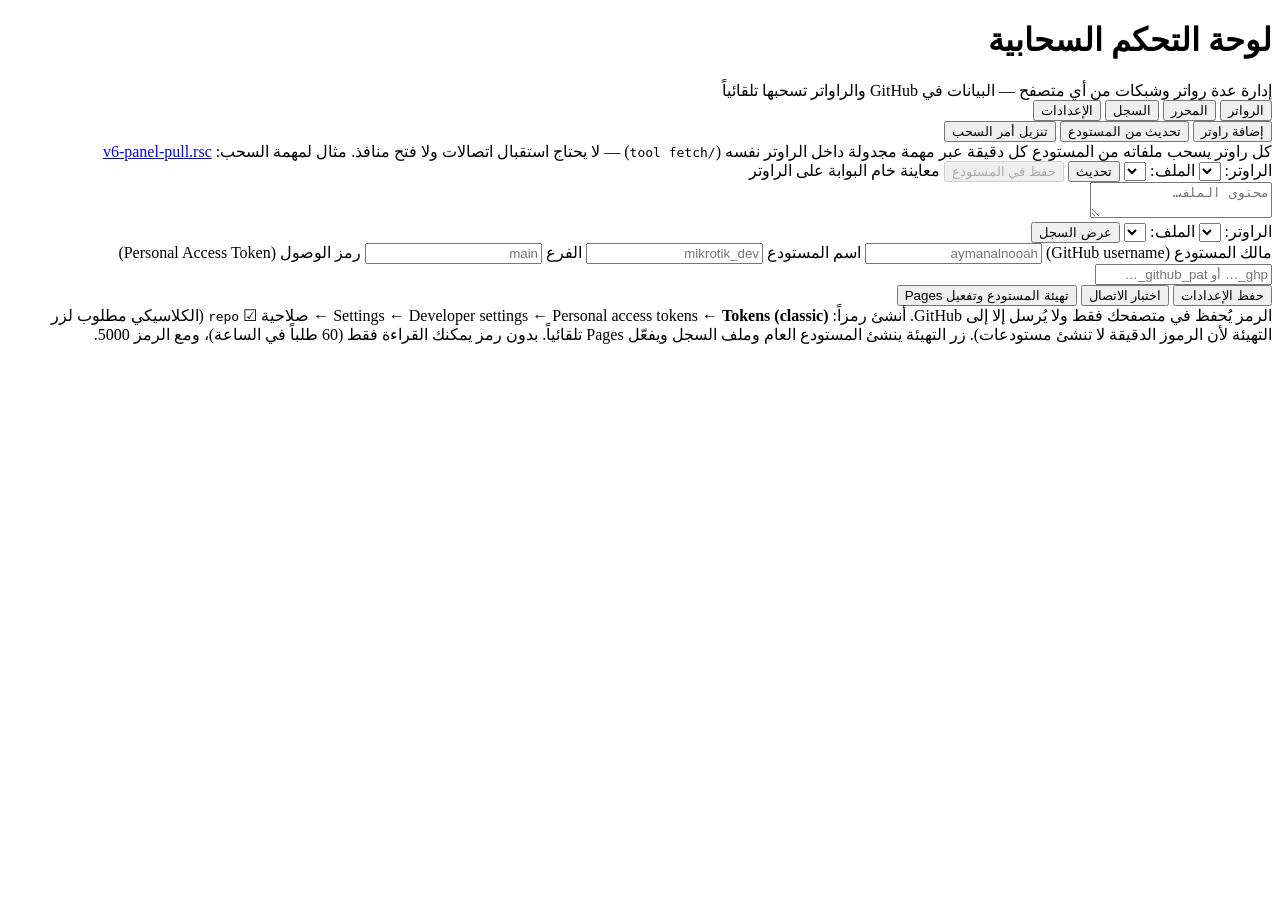
==== index.html @ 8df1c93e "panel: deploy index.html" ====
<!doctype html>
<html lang="ar" dir="rtl">
<head>
<meta charset="utf-8">
<meta name="viewport" content="width=device-width, initial-scale=1">
<title>لوحة التحكم السحابية</title>
<link rel="stylesheet" href="css/app.css">
</head>
<body>
<header>
  <div class="brand">
    <h1>لوحة التحكم السحابية</h1>
    <span class="sub">إدارة عدة رواتر وشبكات من أي متصفح — البيانات في GitHub والراواتر تسحبها تلقائياً</span>
  </div>
  <nav id="tabs">
    <button class="tab active" data-tab="routers">الرواتر</button>
    <button class="tab" data-tab="editor">المحرر</button>
    <button class="tab" data-tab="history">السجل</button>
    <button class="tab" data-tab="settings">الإعدادات</button>
  </nav>
</header>

<main>
  <section id="tab-routers" class="page active">
    <div class="toolbar">
      <button id="btnAddRouter" class="primary">إضافة راوتر</button>
      <button id="btnReloadRouters" class="ghost">تحديث من المستودع</button>
      <button id="btnPullScript" class="ghost">تنزيل أمر السحب</button>
      <span id="repoBadge" class="badge"></span>
    </div>
    <div id="routerList" class="cards"></div>
    <div class="hint">
      كل راوتر يسحب ملفاته من المستودع كل دقيقة عبر مهمة مجدولة داخل الراوتر نفسه
      (<code>/tool fetch</code>) — لا يحتاج استقبال اتصالات ولا فتح منافذ.
      مثال لمهمة السحب: <a href="deploy/v6-panel-pull.rsc" target="_blank">v6-panel-pull.rsc</a>
    </div>
  </section>

  <section id="tab-editor" class="page">
    <div class="toolbar">
      <label>الراوتر:
        <select id="editorRouter"></select>
      </label>
      <label>الملف:
        <select id="editorFile"></select>
      </label>
      <button id="btnReloadFile" class="ghost">تحديث</button>
      <button id="btnSaveFile" class="primary" disabled>حفظ في المستودع</button>
      <a id="rawLink" class="ghost link" target="_blank" rel="noopener">معاينة خام</a>
      <a id="liveLink" class="ghost link" target="_blank" rel="noopener">البوابة على الراوتر</a>
    </div>
    <div id="editorMeta" class="meta"></div>
    <textarea id="editorText" spellcheck="false" placeholder="محتوى الملف…"></textarea>
    <div id="editorValid" class="valid"></div>
  </section>

  <section id="tab-history" class="page">
    <div class="toolbar">
      <label>الراوتر:
        <select id="historyRouter"></select>
      </label>
      <label>الملف:
        <select id="historyFile"></select>
      </label>
      <button id="btnLoadHistory" class="primary">عرض السجل</button>
    </div>
    <div id="historyList" class="list"></div>
  </section>

  <section id="tab-settings" class="page">
    <div class="form">
      <label>مالك المستودع (GitHub username)
        <input id="cfgOwner" placeholder="aymanalnooah">
      </label>
      <label>اسم المستودع
        <input id="cfgRepo" placeholder="mikrotik_dev">
      </label>
      <label>الفرع
        <input id="cfgBranch" placeholder="main">
      </label>
      <label>رمز الوصول (Personal Access Token)
        <input id="cfgToken" type="password" autocomplete="off" placeholder="ghp_… أو github_pat_…">
      </label>
      <div class="row">
        <button id="btnSaveCfg" class="primary">حفظ الإعدادات</button>
        <button id="btnTestCfg" class="ghost">اختبار الاتصال</button>
        <button id="btnInitRepo" class="ghost">تهيئة المستودع وتفعيل Pages</button>
        <span id="cfgStatus" class="badge"></span>
      </div>
      <div class="hint">
        الرمز يُحفظ في متصفحك فقط ولا يُرسل إلا إلى GitHub.
        أنشئ رمزاً: Settings ← Developer settings ← Personal access tokens ← <b>Tokens (classic)</b> ← صلاحية ☑ <code>repo</code>
        (الكلاسيكي مطلوب لزر التهيئة لأن الرموز الدقيقة لا تنشئ مستودعات).
        زر التهيئة ينشئ المستودع العام وملف السجل ويفعّل Pages تلقائياً.
        بدون رمز يمكنك القراءة فقط (60 طلباً في الساعة)، ومع الرمز 5000.
      </div>
    </div>
  </section>
</main>

<div id="toast" hidden></div>
<script src="js/github.js"></script>
<script src="js/app.js"></script>
</body>
</html>
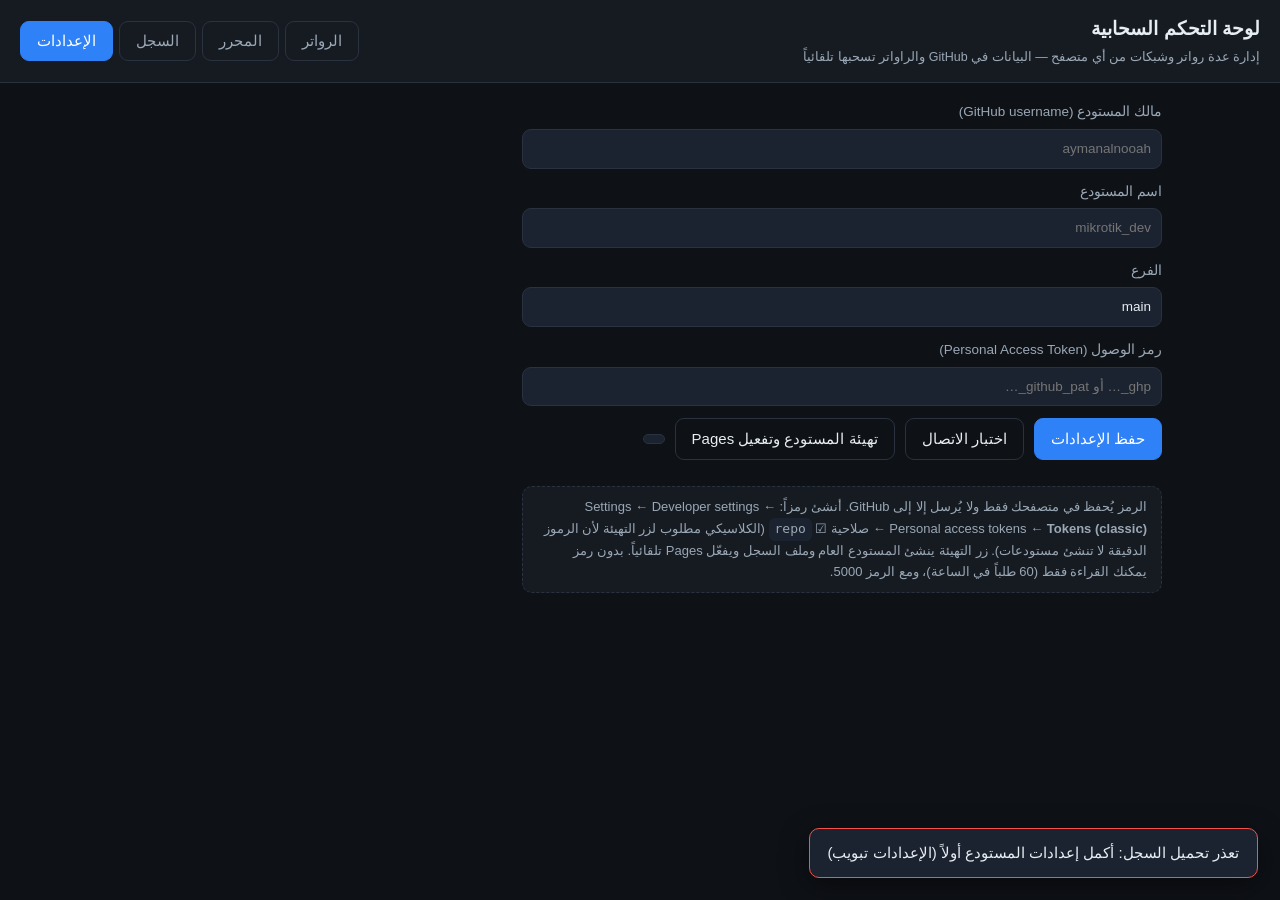
==== commit 4330a73e: "panel: load local config seed" ====
--- a/index.html
+++ b/index.html
@@ -99,6 +99,7 @@
 </main>
 
 <div id="toast" hidden></div>
+<script src="config.local.js"></script>
 <script src="js/github.js"></script>
 <script src="js/app.js"></script>
 </body>
--- a/css/app.css
+++ b/css/app.css
@@ -0,0 +1,59 @@
+:root{
+  --bg:#0e1116; --panel:#161b22; --panel2:#1c2330; --line:#2a3240;
+  --txt:#e6edf3; --dim:#9aa7b5; --acc:#2f81f7; --ok:#2ea043; --warn:#d29922; --err:#f85149;
+}
+*{box-sizing:border-box}
+html,body{margin:0;padding:0}
+body{background:var(--bg);color:var(--txt);font:15px/1.6 "Segoe UI",Tahoma,Arial,sans-serif}
+code{background:var(--panel2);padding:1px 6px;border-radius:6px;font-size:13px;direction:ltr;display:inline-block}
+a{color:var(--acc)}
+header{display:flex;flex-wrap:wrap;gap:12px;align-items:center;justify-content:space-between;padding:14px 20px;background:var(--panel);border-bottom:1px solid var(--line);position:sticky;top:0;z-index:5}
+.brand h1{margin:0;font-size:19px}
+.brand .sub{color:var(--dim);font-size:12.5px}
+nav{display:flex;gap:6px}
+.tab{background:transparent;border:1px solid var(--line);color:var(--dim);padding:7px 16px;border-radius:9px;cursor:pointer;font:inherit}
+.tab.active{background:var(--acc);border-color:var(--acc);color:#fff}
+main{padding:18px;max-width:1080px;margin:0 auto}
+.page{display:none}
+.page.active{display:block}
+.toolbar{display:flex;flex-wrap:wrap;gap:10px;align-items:center;margin-bottom:14px}
+.toolbar label{display:flex;gap:6px;align-items:center;color:var(--dim);font-size:13.5px}
+select,input,textarea{background:var(--panel2);border:1px solid var(--line);color:var(--txt);border-radius:9px;padding:8px 10px;font:inherit}
+select:focus,input:focus,textarea:focus{outline:none;border-color:var(--acc)}
+button{font:inherit;border-radius:9px;padding:8px 16px;cursor:pointer;border:1px solid var(--line);background:var(--panel2);color:var(--txt)}
+button.primary{background:var(--acc);border-color:var(--acc);color:#fff}
+button.primary:disabled{opacity:.45;cursor:not-allowed}
+button.ghost{background:transparent}
+button.danger{background:transparent;border-color:var(--err);color:var(--err)}
+a.link{padding:8px 12px;text-decoration:none;border:1px solid var(--line);border-radius:9px}
+.badge{font-size:12.5px;padding:4px 10px;border-radius:999px;background:var(--panel2);border:1px solid var(--line);color:var(--dim)}
+.badge.ok{color:var(--ok);border-color:var(--ok)}
+.badge.err{color:var(--err);border-color:var(--err)}
+.cards{display:grid;grid-template-columns:repeat(auto-fill,minmax(300px,1fr));gap:12px}
+.card{background:var(--panel);border:1px solid var(--line);border-radius:12px;padding:14px}
+.card h3{margin:0 0 6px;font-size:16px}
+.card .dim{color:var(--dim);font-size:13px}
+.card .files{margin:8px 0;padding:0;list-style:none;font-size:13px}
+.card .files li{padding:3px 0;border-bottom:1px dashed var(--line);direction:ltr;text-align:left}
+.card .actions{display:flex;gap:8px;margin-top:10px;flex-wrap:wrap}
+.hint{margin-top:14px;color:var(--dim);font-size:13px;background:var(--panel);border:1px dashed var(--line);border-radius:10px;padding:10px 14px}
+.meta{color:var(--dim);font-size:13px;margin-bottom:8px;display:flex;gap:16px;flex-wrap:wrap;direction:rtl}
+.meta b{color:var(--txt);font-weight:600}
+#editorText{width:100%;min-height:420px;direction:ltr;text-align:left;font-family:Consolas,Monaco,monospace;font-size:13.5px;line-height:1.55;resize:vertical;border-radius:12px}
+.valid{margin-top:8px;font-size:13.5px}
+.valid.ok{color:var(--ok)}
+.valid.err{color:var(--err)}
+.list .item{background:var(--panel);border:1px solid var(--line);border-radius:10px;padding:10px 14px;margin-bottom:8px}
+.list .item .dim{color:var(--dim);font-size:12.5px}
+.form{display:grid;gap:12px;max-width:640px}
+.form label{display:grid;gap:6px;color:var(--dim);font-size:13.5px}
+.form .row{display:flex;gap:10px;align-items:center;flex-wrap:wrap}
+#toast{position:fixed;bottom:22px;right:22px;background:var(--panel2);border:1px solid var(--acc);color:var(--txt);padding:12px 18px;border-radius:10px;z-index:50;box-shadow:0 8px 30px rgba(0,0,0,.45);max-width:70vw}
+#toast.err{border-color:var(--err)}
+#toast.ok{border-color:var(--ok)}
+@media (max-width:720px){
+  header{flex-direction:column;align-items:stretch}
+  nav{overflow-x:auto}
+  main{padding:12px}
+  .toolbar{gap:8px}
+}
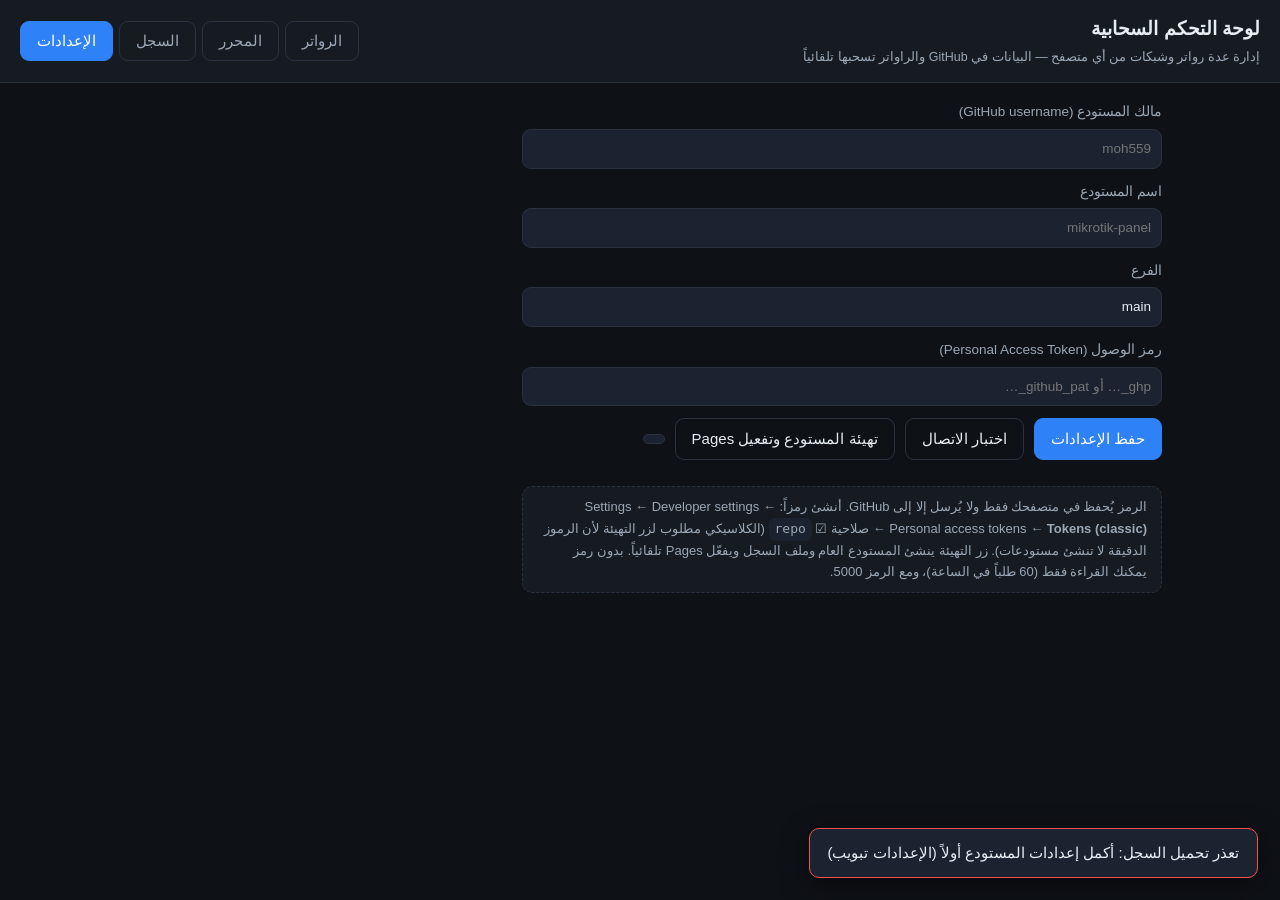
==== commit 0cad1308: "panel: load local config seed" ====
--- a/index.html
+++ b/index.html
@@ -70,10 +70,10 @@
   <section id="tab-settings" class="page">
     <div class="form">
       <label>مالك المستودع (GitHub username)
-        <input id="cfgOwner" placeholder="aymanalnooah">
+        <input id="cfgOwner" placeholder="moh559">
       </label>
       <label>اسم المستودع
-        <input id="cfgRepo" placeholder="mikrotik_dev">
+        <input id="cfgRepo" placeholder="mikrotik-panel">
       </label>
       <label>الفرع
         <input id="cfgBranch" placeholder="main">
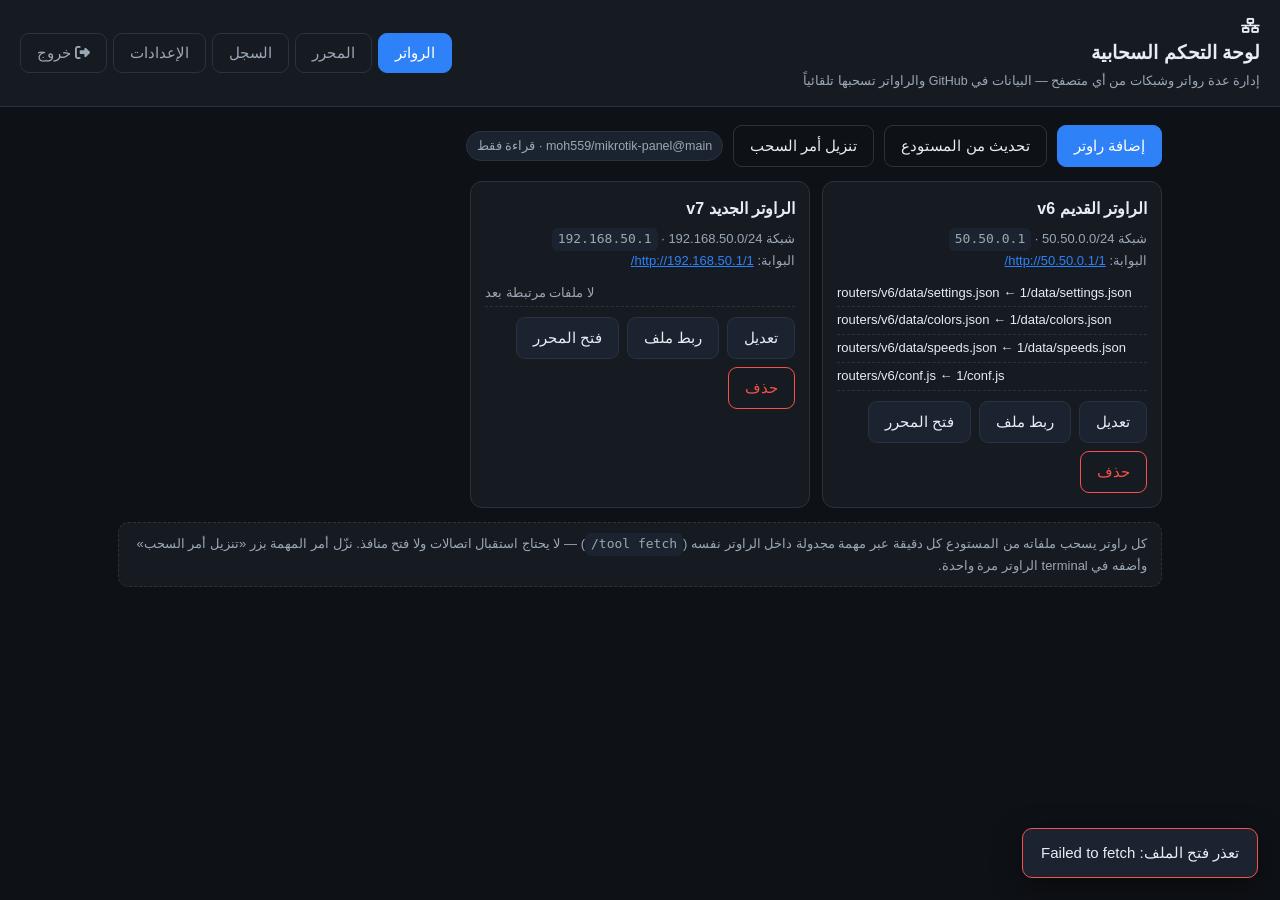
==== commit a657cb30: "panel: fiber-tech redesign + logout" ====
--- a/index.html
+++ b/index.html
@@ -4,19 +4,27 @@
 <meta charset="utf-8">
 <meta name="viewport" content="width=device-width, initial-scale=1">
 <title>لوحة التحكم السحابية</title>
+<link rel="stylesheet" href="https://cdnjs.cloudflare.com/ajax/libs/font-awesome/6.4.0/css/all.min.css">
+<link href="https://fonts.googleapis.com/css2?family=Cairo:wght@400;600;700;800&display=swap" rel="stylesheet">
 <link rel="stylesheet" href="css/app.css">
 </head>
 <body>
+<div class="stars" id="stars"></div>
+
 <header>
   <div class="brand">
-    <h1>لوحة التحكم السحابية</h1>
-    <span class="sub">إدارة عدة رواتر وشبكات من أي متصفح — البيانات في GitHub والراواتر تسحبها تلقائياً</span>
+    <div class="logo-icon"><i class="fas fa-network-wired"></i></div>
+    <div>
+      <h1>لوحة التحكم السحابية</h1>
+      <span class="sub">إدارة عدة رواتر وشبكات من أي متصفح — البيانات في GitHub والراواتر تسحبها تلقائياً</span>
+    </div>
   </div>
   <nav id="tabs">
     <button class="tab active" data-tab="routers">الرواتر</button>
     <button class="tab" data-tab="editor">المحرر</button>
     <button class="tab" data-tab="history">السجل</button>
     <button class="tab" data-tab="settings">الإعدادات</button>
+    <button id="btnLogout" class="tab logout"><i class="fas fa-sign-out-alt"></i> خروج</button>
   </nav>
 </header>
 
@@ -32,7 +40,7 @@
     <div class="hint">
       كل راوتر يسحب ملفاته من المستودع كل دقيقة عبر مهمة مجدولة داخل الراوتر نفسه
       (<code>/tool fetch</code>) — لا يحتاج استقبال اتصالات ولا فتح منافذ.
-      مثال لمهمة السحب: <a href="deploy/v6-panel-pull.rsc" target="_blank">v6-panel-pull.rsc</a>
+      نزّل أمر المهمة بزر «تنزيل أمر السحب» وأضفه في terminal الراوتر مرة واحدة.
     </div>
   </section>
 
@@ -99,6 +107,21 @@
 </main>
 
 <div id="toast" hidden></div>
+<script>
+(function () {
+  var i;
+  var sc = document.getElementById("stars");
+  for (i = 0; i < 50; i++) {
+    var st = document.createElement("div");
+    st.className = "star";
+    st.style.left = Math.random() * 100 + "%";
+    st.style.top = Math.random() * 100 + "%";
+    st.style.animationDelay = Math.random() * 3 + "s";
+    st.style.animationDuration = (2 + Math.random() * 3) + "s";
+    sc.appendChild(st);
+  }
+})();
+</script>
 <script src="config.local.js"></script>
 <script src="js/github.js"></script>
 <script src="js/app.js"></script>
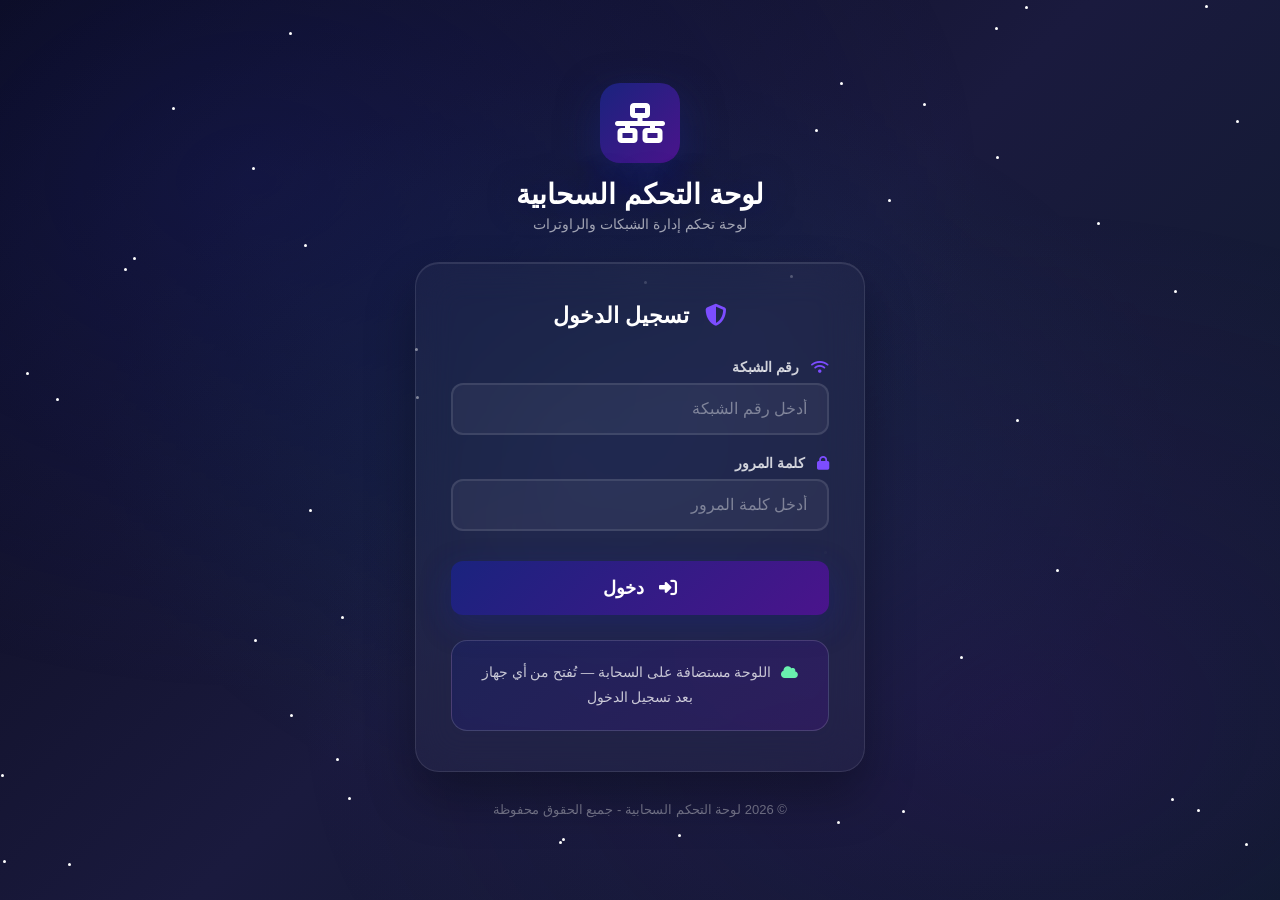
==== commit d98c77dd: "panel: seed portal data + images + portal static + updated panel UI" ====
--- a/index.html
+++ b/index.html
@@ -22,6 +22,7 @@
   <nav id="tabs">
     <button class="tab active" data-tab="routers">الرواتر</button>
     <button class="tab" data-tab="editor">المحرر</button>
+    <button class="tab" data-tab="portal">البوابة</button>
     <button class="tab" data-tab="history">السجل</button>
     <button class="tab" data-tab="settings">الإعدادات</button>
     <button id="btnLogout" class="tab logout"><i class="fas fa-sign-out-alt"></i> خروج</button>
@@ -60,6 +61,182 @@
     <div id="editorMeta" class="meta"></div>
     <textarea id="editorText" spellcheck="false" placeholder="محتوى الملف…"></textarea>
     <div id="editorValid" class="valid"></div>
+  </section>
+
+  <section id="tab-portal" class="page">
+    <div class="toolbar">
+      <label>الراوتر:
+        <select id="portalRouter"></select>
+      </label>
+      <button id="btnPortalReload" class="ghost">تحديث الكل</button>
+      <a id="btnPortalScript" class="ghost link" href="#">أمر السحب</a>
+      <span id="portalBadge" class="badge">—</span>
+    </div>
+    <nav class="subtabs" id="portalSubtabs">
+      <button class="subtab active" data-sub="settings">الإعدادات</button>
+      <button class="subtab" data-sub="speeds">السرعات</button>
+      <button class="subtab" data-sub="profiles">الأسعار</button>
+      <button class="subtab" data-sub="points">نقاط البيع</button>
+      <button class="subtab" data-sub="text">النص المتحرك</button>
+      <button class="subtab" data-sub="colors">الألوان</button>
+      <button class="subtab" data-sub="images">الصور</button>
+      <button class="subtab" data-sub="slots">المواضع والزينة</button>
+      <button class="subtab" data-sub="netdata">بيانات الشبكة</button>
+      <button class="subtab" data-sub="raw">JSON خام</button>
+      <button class="subtab" data-sub="status">الحالة</button>
+    </nav>
+
+    <div class="subpage active" id="p-settings">
+      <div class="toolbar">
+        <button class="primary" data-psave="settings">حفظ الإعدادات</button>
+        <span class="dim">تُحفظ في المستودع والراوتر يسحبها خلال دقيقة</span>
+      </div>
+      <div id="settingsGroups"></div>
+    </div>
+
+    <div class="subpage" id="p-speeds">
+      <div class="toolbar">
+        <button class="primary" data-psave="speeds">حفظ السرعات</button>
+        <button class="ghost" id="addSpeedRow">+ إضافة سرعة</button>
+      </div>
+      <div class="table-wrap">
+        <table class="table" id="speedsTable">
+          <thead><tr><th>الرفع</th><th>التنزيل</th><th>الاسم</th><th>افتراضية</th><th></th></tr></thead>
+          <tbody></tbody>
+        </table>
+      </div>
+      <div class="field">
+        <label>السرعة الافتراضية المدمجة (تظهر أولاً للمستخدم)</label>
+        <select id="defaultSpeed"></select>
+      </div>
+    </div>
+
+    <div class="subpage" id="p-profiles">
+      <div class="toolbar">
+        <button class="primary" data-psave="profiles">حفظ الأسعار</button>
+        <button class="ghost" id="addProfileRow">+ إضافة باقة</button>
+      </div>
+      <div class="table-wrap">
+        <table class="table" id="profilesTable">
+          <thead><tr><th>الفئة (السعر)</th><th>الوقت</th><th>الرصيد</th><th>الصلاحية</th><th></th></tr></thead>
+          <tbody></tbody>
+        </table>
+      </div>
+    </div>
+
+    <div class="subpage" id="p-points">
+      <div class="toolbar">
+        <button class="primary" data-psave="points">حفظ نقاط البيع</button>
+        <button class="ghost" id="addPointRow">+ إضافة نقطة</button>
+      </div>
+      <div class="table-wrap">
+        <table class="table" id="pointsTable">
+          <thead><tr><th>اسم نقطة البيع</th><th></th></tr></thead>
+          <tbody></tbody>
+        </table>
+      </div>
+    </div>
+
+    <div class="subpage" id="p-text">
+      <div class="toolbar">
+        <button class="primary" data-psave="text">حفظ النص</button>
+      </div>
+      <textarea id="scrollText" rows="5" placeholder="نص الشريط المتحرك في أعلى الصفحة"></textarea>
+    </div>
+
+    <div class="subpage" id="p-colors">
+      <div class="toolbar">
+        <button class="primary" data-psave="colors">حفظ الألوان</button>
+        <button class="ghost" id="addColorRow">+ إضافة لون</button>
+        <button class="ghost" id="saveColorsDefault">حفظ الحالي كافتراضي</button>
+        <button class="ghost" id="restoreColors">استعادة الافتراضية</button>
+      </div>
+      <div class="table-wrap">
+        <table class="table" id="colorsTable">
+          <thead><tr><th>الفئة (class)</th><th>القيمة (لون أو تدرج)</th><th>معاينة / اختر لوناً</th><th></th></tr></thead>
+          <tbody></tbody>
+        </table>
+      </div>
+      <p class="hint">مثال: btn_color = #173672 أو تدرج linear-gradient(...) — التدرج bd_color يبقى افتراضياً ولا يتغيّر</p>
+    </div>
+
+    <div class="subpage" id="p-images">
+      <div class="toolbar">
+        <label class="primary btn-label" for="imageInput">رفع صور (سلايدر)</label>
+        <input type="file" id="imageInput" accept="image/*" multiple hidden>
+        <span class="dim">تُرفع إلى المستودع وتُسحب للراوتر في المهمة اليومية</span>
+      </div>
+      <div id="imagesList" class="images-grid"></div>
+    </div>
+
+    <div class="subpage" id="p-slots">
+      <div class="toolbar">
+        <input type="text" id="styleNameInput" placeholder="اسم الـ style الجديد">
+        <select id="styleTheme" title="نوع الزينة">
+          <option value="none">بدون زينة</option>
+          <option value="ramadan">زينة رمضان</option>
+          <option value="mawled">زينة المولد</option>
+          <option value="eid">زينة العيد</option>
+        </select>
+        <button class="primary" id="saveStyleBtn">حفظ الـ style وتفعيله</button>
+      </div>
+      <div id="slotRows"></div>
+      <h3 class="subhead">الـ styles المحفوظة</h3>
+      <div id="stylesList"></div>
+      <p class="hint">يعمل style واحد فقط في نفس الوقت — تفعيل واحد يوقف البقية تلقائياً</p>
+    </div>
+
+    <div class="subpage" id="p-netdata">
+      <div class="toolbar">
+        <button class="primary" id="saveNetBtn">حفظ بيانات الشبكة</button>
+        <span class="dim">تُكتب داخل config/config.js مع الحفاظ على بقية الإعدادات والتعليقات</span>
+      </div>
+      <div class="form">
+        <label>اسم الشبكة (network-name)<input type="text" id="net_network-name"></label>
+        <label>عنوان الشبكة (network-title)<input type="text" id="net_network-title"></label>
+        <label>اسم الشبكة بالإنجليزية (net-name-en)<input type="text" id="net_net-name-en"></label>
+        <label>المقدمة/الاختصار (n-n)<input type="text" id="net_n-n"></label>
+        <label>رقم الخدمة (service-number)<input type="text" id="net_service-number"></label>
+        <label>شريط الخبر/الترحيب (news-line)<input type="text" id="net_news-line"></label>
+      </div>
+      <div id="netResult" class="hint"></div>
+    </div>
+
+    <div class="subpage" id="p-raw">
+      <div class="toolbar">
+        <select id="rawFileSelect"></select>
+        <button class="primary" data-psave="raw">حفظ الملف</button>
+        <a class="ghost link" id="rawDownload" href="#">تنزيل خام</a>
+      </div>
+      <textarea id="rawEditor" rows="22" spellcheck="false"></textarea>
+      <div id="rawError" class="valid err"></div>
+    </div>
+
+    <div class="subpage" id="p-status">
+      <div class="grid2">
+        <div class="card">
+          <h3>الراوتر والسحب</h3>
+          <div class="files" id="statusRouterInfo"></div>
+          <div class="actions">
+            <button id="btnStatusPullScript">تنزيل أمر السحب</button>
+            <button id="btnStatusIsolation" class="ghost">فحص العزل</button>
+          </div>
+          <div class="hint">الراوتر يسحب ملفات البيانات كل دقيقة والمهمة اليومية تجلب الصور — لا يحتاج اللوحة أن تتصل به من الخارج.</div>
+        </div>
+        <div class="card">
+          <h3>ملفات البيانات</h3>
+          <table class="table" id="filesTable">
+            <thead><tr><th>الملف</th><th>الحجم</th><th>sha</th></tr></thead>
+            <tbody></tbody>
+          </table>
+          <div id="portalLastCommit" class="dim"></div>
+        </div>
+      </div>
+      <div class="card" style="margin-top:14px">
+        <h3>حالة العزل (ملفات البوابة في المستودع)</h3>
+        <ul id="isolationList" class="checklist"></ul>
+      </div>
+    </div>
   </section>
 
   <section id="tab-history" class="page">
--- a/css/app.css
+++ b/css/app.css
@@ -1,59 +1,255 @@
-:root{
-  --bg:#0e1116; --panel:#161b22; --panel2:#1c2330; --line:#2a3240;
-  --txt:#e6edf3; --dim:#9aa7b5; --acc:#2f81f7; --ok:#2ea043; --warn:#d29922; --err:#f85149;
-}
-*{box-sizing:border-box}
-html,body{margin:0;padding:0}
-body{background:var(--bg);color:var(--txt);font:15px/1.6 "Segoe UI",Tahoma,Arial,sans-serif}
-code{background:var(--panel2);padding:1px 6px;border-radius:6px;font-size:13px;direction:ltr;display:inline-block}
-a{color:var(--acc)}
-header{display:flex;flex-wrap:wrap;gap:12px;align-items:center;justify-content:space-between;padding:14px 20px;background:var(--panel);border-bottom:1px solid var(--line);position:sticky;top:0;z-index:5}
-.brand h1{margin:0;font-size:19px}
-.brand .sub{color:var(--dim);font-size:12.5px}
-nav{display:flex;gap:6px}
-.tab{background:transparent;border:1px solid var(--line);color:var(--dim);padding:7px 16px;border-radius:9px;cursor:pointer;font:inherit}
-.tab.active{background:var(--acc);border-color:var(--acc);color:#fff}
-main{padding:18px;max-width:1080px;margin:0 auto}
-.page{display:none}
-.page.active{display:block}
-.toolbar{display:flex;flex-wrap:wrap;gap:10px;align-items:center;margin-bottom:14px}
-.toolbar label{display:flex;gap:6px;align-items:center;color:var(--dim);font-size:13.5px}
-select,input,textarea{background:var(--panel2);border:1px solid var(--line);color:var(--txt);border-radius:9px;padding:8px 10px;font:inherit}
-select:focus,input:focus,textarea:focus{outline:none;border-color:var(--acc)}
-button{font:inherit;border-radius:9px;padding:8px 16px;cursor:pointer;border:1px solid var(--line);background:var(--panel2);color:var(--txt)}
-button.primary{background:var(--acc);border-color:var(--acc);color:#fff}
-button.primary:disabled{opacity:.45;cursor:not-allowed}
-button.ghost{background:transparent}
-button.danger{background:transparent;border-color:var(--err);color:var(--err)}
-a.link{padding:8px 12px;text-decoration:none;border:1px solid var(--line);border-radius:9px}
-.badge{font-size:12.5px;padding:4px 10px;border-radius:999px;background:var(--panel2);border:1px solid var(--line);color:var(--dim)}
-.badge.ok{color:var(--ok);border-color:var(--ok)}
-.badge.err{color:var(--err);border-color:var(--err)}
-.cards{display:grid;grid-template-columns:repeat(auto-fill,minmax(300px,1fr));gap:12px}
-.card{background:var(--panel);border:1px solid var(--line);border-radius:12px;padding:14px}
-.card h3{margin:0 0 6px;font-size:16px}
-.card .dim{color:var(--dim);font-size:13px}
-.card .files{margin:8px 0;padding:0;list-style:none;font-size:13px}
-.card .files li{padding:3px 0;border-bottom:1px dashed var(--line);direction:ltr;text-align:left}
-.card .actions{display:flex;gap:8px;margin-top:10px;flex-wrap:wrap}
-.hint{margin-top:14px;color:var(--dim);font-size:13px;background:var(--panel);border:1px dashed var(--line);border-radius:10px;padding:10px 14px}
-.meta{color:var(--dim);font-size:13px;margin-bottom:8px;display:flex;gap:16px;flex-wrap:wrap;direction:rtl}
-.meta b{color:var(--txt);font-weight:600}
-#editorText{width:100%;min-height:420px;direction:ltr;text-align:left;font-family:Consolas,Monaco,monospace;font-size:13.5px;line-height:1.55;resize:vertical;border-radius:12px}
-.valid{margin-top:8px;font-size:13.5px}
-.valid.ok{color:var(--ok)}
-.valid.err{color:var(--err)}
-.list .item{background:var(--panel);border:1px solid var(--line);border-radius:10px;padding:10px 14px;margin-bottom:8px}
-.list .item .dim{color:var(--dim);font-size:12.5px}
-.form{display:grid;gap:12px;max-width:640px}
-.form label{display:grid;gap:6px;color:var(--dim);font-size:13.5px}
-.form .row{display:flex;gap:10px;align-items:center;flex-wrap:wrap}
-#toast{position:fixed;bottom:22px;right:22px;background:var(--panel2);border:1px solid var(--acc);color:var(--txt);padding:12px 18px;border-radius:10px;z-index:50;box-shadow:0 8px 30px rgba(0,0,0,.45);max-width:70vw}
-#toast.err{border-color:var(--err)}
-#toast.ok{border-color:var(--ok)}
-@media (max-width:720px){
-  header{flex-direction:column;align-items:stretch}
-  nav{overflow-x:auto}
-  main{padding:12px}
-  .toolbar{gap:8px}
-}
+:root {
+  --bg: #0a0a1a;
+  --panel: rgba(255, 255, 255, 0.04);
+  --panel2: rgba(255, 255, 255, 0.07);
+  --line: rgba(255, 255, 255, 0.1);
+  --txt: #ffffff;
+  --dim: rgba(255, 255, 255, 0.55);
+  --acc: #7c4dff;
+  --acc2: #4a148c;
+  --navy: #1a237e;
+  --ok: #69f0ae;
+  --err: #ff6b6b;
+  --warn: #ffd166;
+}
+* { box-sizing: border-box; }
+html, body { margin: 0; padding: 0; }
+body {
+  min-height: 100vh;
+  font: 15px/1.6 'Cairo', 'Segoe UI', Tahoma, sans-serif;
+  color: var(--txt);
+  background: linear-gradient(135deg, #0a0a1a 0%, #1a1a3e 50%, #0d1b2a 100%);
+  position: relative;
+}
+body::before {
+  content: '';
+  position: fixed; top: 0; left: 0; right: 0; bottom: 0;
+  background:
+    radial-gradient(ellipse at 20% 20%, rgba(26, 35, 126, 0.3) 0%, transparent 50%),
+    radial-gradient(ellipse at 80% 80%, rgba(74, 20, 140, 0.2) 0%, transparent 50%),
+    radial-gradient(ellipse at 50% 50%, rgba(0, 96, 100, 0.15) 0%, transparent 60%);
+  pointer-events: none;
+  animation: bgPulse 10s ease-in-out infinite;
+  z-index: 0;
+}
+@keyframes bgPulse { 0%, 100% { opacity: 1; } 50% { opacity: 0.7; } }
+.stars { position: fixed; top: 0; left: 0; width: 100%; height: 100%; pointer-events: none; overflow: hidden; z-index: 0; }
+.star { position: absolute; width: 3px; height: 3px; background: white; border-radius: 50%; animation: twinkle 3s infinite; }
+@keyframes twinkle { 0%, 100% { opacity: 0.3; transform: scale(1); } 50% { opacity: 1; transform: scale(1.2); } }
+header {
+  position: sticky; top: 0; z-index: 20;
+  display: flex; flex-wrap: wrap; gap: 14px; align-items: center; justify-content: space-between;
+  padding: 14px 22px;
+  background: rgba(10, 10, 26, 0.72);
+  backdrop-filter: blur(18px); -webkit-backdrop-filter: blur(18px);
+  border-bottom: 1px solid var(--line);
+}
+.brand { display: flex; gap: 14px; align-items: center; }
+.logo-icon {
+  width: 46px; height: 46px; flex: none;
+  background: linear-gradient(135deg, #1a237e 0%, #4a148c 100%);
+  border-radius: 14px; display: flex; align-items: center; justify-content: center;
+  box-shadow: 0 10px 26px rgba(26, 35, 126, 0.55);
+}
+.logo-icon i { font-size: 22px; color: white; }
+.brand h1 { margin: 0; font-size: 19px; font-weight: 800; }
+.brand .sub { color: var(--dim); font-size: 12.5px; }
+nav { display: flex; gap: 6px; flex-wrap: wrap; }
+.tab {
+  background: var(--panel); border: 1px solid var(--line); color: rgba(255,255,255,0.75);
+  padding: 8px 17px; border-radius: 11px; cursor: pointer; font: inherit; font-weight: 600;
+  transition: all 0.25s ease;
+}
+.tab:hover { border-color: rgba(124, 77, 255, 0.5); transform: translateY(-1px); }
+.tab.active {
+  background: linear-gradient(135deg, #1a237e 0%, #4a148c 100%);
+  border-color: transparent; color: #fff;
+  box-shadow: 0 8px 22px rgba(26, 35, 126, 0.45);
+}
+.tab.logout { color: var(--err); border-color: rgba(255, 107, 107, 0.4); }
+.tab.logout:hover { background: rgba(255, 107, 107, 0.12); }
+main { position: relative; z-index: 5; padding: 20px; max-width: 1080px; margin: 0 auto; }
+.page { display: none; }
+.page.active { display: block; animation: fadeUp 0.3s ease; }
+@keyframes fadeUp { from { opacity: 0; transform: translateY(8px); } to { opacity: 1; transform: translateY(0); } }
+.toolbar { display: flex; flex-wrap: wrap; gap: 10px; align-items: center; margin-bottom: 16px; }
+.toolbar label { display: flex; gap: 6px; align-items: center; color: var(--dim); font-size: 13.5px; }
+select, input, textarea {
+  background: var(--panel2); border: 1px solid var(--line); color: var(--txt);
+  border-radius: 12px; padding: 9px 12px; font: inherit;
+  transition: border 0.2s ease, box-shadow 0.2s ease;
+}
+select:focus, input:focus, textarea:focus {
+  outline: none; border-color: var(--acc);
+  box-shadow: 0 0 16px rgba(124, 77, 255, 0.3);
+}
+select option { background: #14143a; color: #fff; }
+button, a.link {
+  font: inherit; font-weight: 600; border-radius: 11px; padding: 9px 17px; cursor: pointer;
+  border: 1px solid var(--line); background: var(--panel2); color: var(--txt);
+  transition: all 0.25s ease; text-decoration: none; display: inline-block;
+}
+button:hover:not(:disabled), a.link:hover { transform: translateY(-2px); }
+button.primary {
+  background: linear-gradient(135deg, #1a237e 0%, #4a148c 100%);
+  border-color: transparent; color: #fff;
+  box-shadow: 0 8px 24px rgba(26, 35, 126, 0.45);
+}
+button.primary:hover:not(:disabled) { box-shadow: 0 12px 30px rgba(26, 35, 126, 0.55); }
+button.primary:disabled { opacity: 0.45; cursor: not-allowed; transform: none; }
+button.ghost { background: rgba(255, 255, 255, 0.05); }
+button.danger { background: rgba(255, 107, 107, 0.08); border-color: rgba(255, 107, 107, 0.45); color: var(--err); }
+a { color: var(--ok); }
+code {
+  background: rgba(255, 255, 255, 0.08); padding: 1px 7px; border-radius: 7px;
+  font-size: 13px; direction: ltr; display: inline-block;
+}
+.badge {
+  font-size: 12.5px; padding: 5px 12px; border-radius: 999px;
+  background: var(--panel2); border: 1px solid var(--line); color: var(--dim); font-weight: 600;
+}
+.badge.ok { color: var(--ok); border-color: rgba(105, 240, 174, 0.5); background: rgba(105, 240, 174, 0.08); }
+.badge.err { color: var(--err); border-color: rgba(255, 107, 107, 0.5); background: rgba(255, 107, 107, 0.08); }
+.cards { display: grid; grid-template-columns: repeat(auto-fill, minmax(310px, 1fr)); gap: 14px; }
+.card {
+  background: rgba(255, 255, 255, 0.04);
+  backdrop-filter: blur(16px); -webkit-backdrop-filter: blur(16px);
+  border: 1px solid var(--line); border-radius: 18px; padding: 16px;
+  transition: all 0.25s ease;
+}
+.card:hover { transform: translateY(-3px); border-color: rgba(124, 77, 255, 0.4); box-shadow: 0 16px 40px rgba(0, 0, 0, 0.35); }
+.card h3 { margin: 0 0 7px; font-size: 16.5px; font-weight: 800; }
+.card .dim, .dim { color: var(--dim); font-size: 13px; }
+.card .files { margin: 9px 0; padding: 0; list-style: none; font-size: 13px; }
+.card .files li { padding: 4px 0; border-bottom: 1px dashed rgba(255, 255, 255, 0.09); direction: ltr; text-align: left; }
+.card .actions { display: flex; gap: 8px; margin-top: 11px; flex-wrap: wrap; }
+.hint {
+  margin-top: 16px; color: var(--dim); font-size: 13.5px;
+  background: rgba(26, 35, 126, 0.25); border: 1px dashed rgba(124, 77, 255, 0.35);
+  border-radius: 14px; padding: 12px 16px; line-height: 1.9;
+}
+.meta {
+  color: var(--dim); font-size: 13px; margin-bottom: 10px;
+  display: flex; gap: 18px; flex-wrap: wrap;
+}
+.meta b { color: var(--txt); font-weight: 700; }
+#editorText {
+  width: 100%; min-height: 420px; direction: ltr; text-align: left;
+  font-family: Consolas, Monaco, monospace; font-size: 13.5px; line-height: 1.55;
+  resize: vertical; border-radius: 14px;
+  background: rgba(0, 0, 0, 0.35);
+}
+.valid { margin-top: 9px; font-size: 13.5px; font-weight: 600; }
+.valid.ok { color: var(--ok); }
+.valid.err { color: var(--err); }
+.list .item {
+  background: rgba(255, 255, 255, 0.04); border: 1px solid var(--line);
+  border-radius: 13px; padding: 11px 15px; margin-bottom: 9px;
+}
+.list .item .dim { color: var(--dim); font-size: 12.5px; }
+.form { display: grid; gap: 13px; max-width: 640px; }
+.form label { display: grid; gap: 6px; color: var(--dim); font-size: 13.5px; font-weight: 600; }
+.form .row { display: flex; gap: 10px; align-items: center; flex-wrap: wrap; }
+#toast {
+  position: fixed; bottom: 24px; right: 24px; z-index: 60;
+  background: rgba(20, 20, 58, 0.92); backdrop-filter: blur(14px);
+  border: 1px solid var(--acc); color: var(--txt);
+  padding: 13px 20px; border-radius: 13px; font-weight: 600;
+  box-shadow: 0 12px 40px rgba(0, 0, 0, 0.5); max-width: 72vw;
+  animation: fadeUp 0.25s ease;
+}
+#toast.err { border-color: var(--err); }
+#toast.ok { border-color: var(--ok); }
+@media (max-width: 720px) {
+  header { flex-direction: column; align-items: stretch; }
+  nav { overflow-x: auto; }
+  main { padding: 13px; }
+  .toolbar { gap: 8px; }
+  .brand .sub { display: none; }
+}
+
+/* ---- portal tab ---- */
+.subtabs { display: flex; flex-wrap: wrap; gap: 6px; margin-bottom: 16px; }
+.subtab {
+  background: var(--panel); border: 1px solid var(--line); color: rgba(255,255,255,0.7);
+  padding: 6px 13px; border-radius: 9px; cursor: pointer; font: inherit; font-size: 13.5px;
+  font-weight: 600; transition: all 0.2s ease;
+}
+.subtab:hover { border-color: rgba(124, 77, 255, 0.45); }
+.subtab.active { background: rgba(124, 77, 255, 0.22); border-color: var(--acc); color: #fff; }
+.subpage { display: none; }
+.subpage.active { display: block; animation: fadeUp 0.25s ease; }
+.subhead { margin: 18px 0 10px; font-size: 15.5px; font-weight: 800; }
+.group {
+  background: rgba(255,255,255,0.04); border: 1px solid var(--line);
+  border-radius: 16px; padding: 14px 16px; margin-bottom: 13px;
+}
+.group h3 { margin: 0 0 10px; font-size: 14.5px; font-weight: 800; color: var(--acc); }
+.setting-row {
+  display: flex; align-items: center; justify-content: space-between; gap: 12px;
+  padding: 7px 0; border-bottom: 1px dashed rgba(255,255,255,0.08);
+}
+.setting-row:last-child { border-bottom: none; }
+.setting-row > label { font-size: 13.8px; flex: 1; }
+.switch { position: relative; display: inline-block; width: 44px; height: 24px; flex: none; }
+.switch input { opacity: 0; width: 0; height: 0; }
+.slider-tg {
+  position: absolute; inset: 0; cursor: pointer; border-radius: 24px;
+  background: rgba(255,255,255,0.15); transition: 0.25s;
+}
+.slider-tg::before {
+  content: ""; position: absolute; height: 18px; width: 18px; right: 3px; bottom: 3px;
+  background: #fff; border-radius: 50%; transition: 0.25s;
+}
+.switch input:checked + .slider-tg { background: linear-gradient(135deg, var(--navy), var(--acc2)); }
+.switch input:checked + .slider-tg::before { transform: translateX(-20px); background: var(--acc); }
+.table-wrap { overflow-x: auto; }
+.table { width: 100%; border-collapse: collapse; font-size: 13.5px; }
+.table th, .table td { padding: 8px 9px; border-bottom: 1px solid var(--line); text-align: right; }
+.table th { color: var(--dim); font-size: 12.5px; font-weight: 700; }
+.table input[type="text"] {
+  width: 100%; padding: 7px 9px; background: var(--panel2);
+  border: 1px solid var(--line); color: var(--txt); border-radius: 9px; font: inherit; font-size: 13.5px;
+}
+.table input[type="radio"], .table input[type="color"] { cursor: pointer; }
+.table .center { text-align: center; }
+.table button.del {
+  background: rgba(255,107,107,0.1); border-color: rgba(255,107,107,0.4);
+  color: var(--err); padding: 5px 11px; border-radius: 8px;
+}
+.field { margin: 11px 0; display: grid; gap: 6px; }
+.field label { color: var(--dim); font-size: 13.2px; font-weight: 600; }
+.field input, .field select {
+  background: var(--panel2); border: 1px solid var(--line); color: var(--txt);
+  border-radius: 11px; padding: 9px 12px; font: inherit;
+}
+.images-grid { display: grid; grid-template-columns: repeat(auto-fill, minmax(160px, 1fr)); gap: 13px; }
+.img-card {
+  background: rgba(255,255,255,0.04); border: 1px solid var(--line);
+  border-radius: 14px; overflow: hidden; transition: all 0.2s ease;
+}
+.img-card:hover { border-color: rgba(124,77,255,0.45); transform: translateY(-2px); }
+.img-card img { width: 100%; height: 110px; object-fit: cover; display: block; background: rgba(0,0,0,0.3); }
+.img-card .name { font-size: 11.5px; color: var(--dim); padding: 6px 9px 0; direction: ltr; text-align: left; word-break: break-all; }
+.img-card .acts { display: flex; gap: 6px; padding: 8px 9px 10px; }
+.img-card .acts button { padding: 4px 10px; font-size: 12.5px; border-radius: 8px; }
+.btn-label {
+  display: inline-block; cursor: pointer; font-weight: 600; border-radius: 11px;
+  padding: 9px 17px; background: linear-gradient(135deg, #1a237e 0%, #4a148c 100%);
+  border: 1px solid transparent; color: #fff;
+}
+.grid2 { display: grid; grid-template-columns: repeat(auto-fit, minmax(320px, 1fr)); gap: 14px; }
+.checklist { list-style: none; margin: 0; padding: 0; font-size: 13.2px; }
+.checklist li { padding: 5px 0; border-bottom: 1px dashed rgba(255,255,255,0.08); direction: ltr; text-align: left; }
+.checklist .yes { color: var(--ok); font-weight: 700; }
+.checklist .no { color: var(--err); font-weight: 700; }
+#scrollText, #rawEditor {
+  width: 100%; background: rgba(0,0,0,0.35); border: 1px solid var(--line);
+  color: var(--txt); border-radius: 13px; padding: 11px 13px; font: inherit;
+}
+#rawEditor { direction: ltr; text-align: left; font-family: Consolas, Monaco, monospace; font-size: 13.3px; resize: vertical; }
+#scrollText { resize: vertical; }
+#settingsGroups .setting-row input[type="text"] {
+  background: var(--panel2); border: 1px solid var(--line); color: var(--txt);
+  border-radius: 9px; padding: 7px 10px; font: inherit; min-width: 240px;
+}
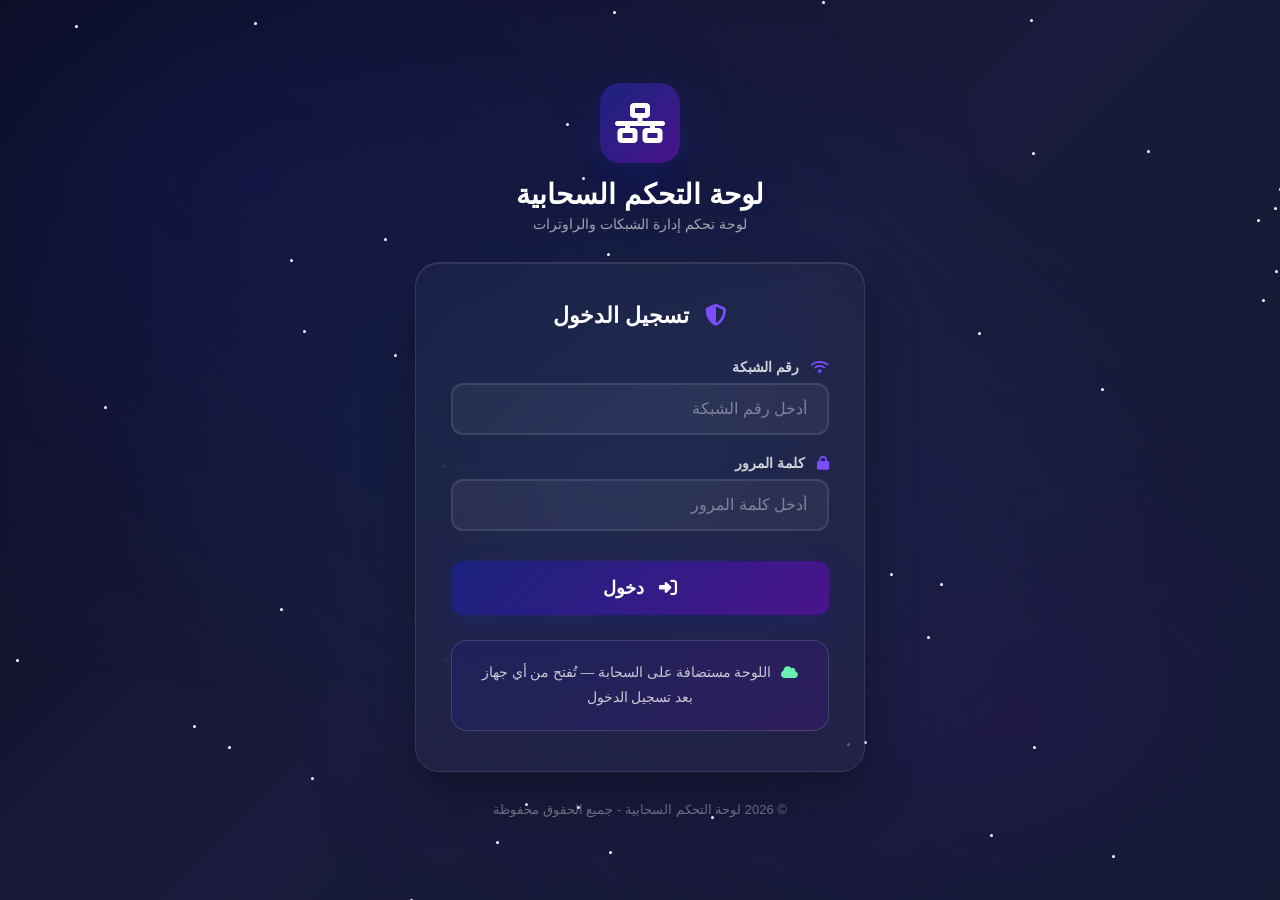
==== commit e01984e6: "panel: add link-keys section" ====
--- a/index.html
+++ b/index.html
@@ -82,6 +82,7 @@
       <button class="subtab" data-sub="images">الصور</button>
       <button class="subtab" data-sub="slots">المواضع والزينة</button>
       <button class="subtab" data-sub="netdata">بيانات الشبكة</button>
+      <button class="subtab" data-sub="link">مفاتيح الارتباط</button>
       <button class="subtab" data-sub="raw">JSON خام</button>
       <button class="subtab" data-sub="status">الحالة</button>
     </nav>
@@ -200,6 +201,27 @@
         <label>شريط الخبر/الترحيب (news-line)<input type="text" id="net_news-line"></label>
       </div>
       <div id="netResult" class="hint"></div>
+    </div>
+
+    <div class="subpage" id="p-link">
+      <div class="toolbar">
+        <button class="primary" id="saveLinkBtn">حفظ link.js</button>
+        <button class="ghost" id="addLinkKey">+ إضافة مفتاح</button>
+        <button class="ghost" id="linkApplyAllBtn">تطبيق على كل الرواتر</button>
+        <span class="dim">يُحفظ في ملف منفصل link.js — الراوتر يسحبه خلال دقيقة</span>
+      </div>
+      <div class="form">
+        <label>صلة لوحة التحكم (panelUrl) — يفتحها زر «لوحة التحكم» في البوابة<input type="text" id="linkPanelUrl" placeholder="http://..."></label>
+      </div>
+      <div class="table-wrap">
+        <table class="table" id="linkKeysTable">
+          <thead><tr><th>المفتاح</th><th>القيمة</th><th></th></tr></thead>
+          <tbody></tbody>
+        </table>
+      </div>
+      <div class="toolbar"><span class="dim">معاينة link.js المُولَّد:</span></div>
+      <textarea id="linkPreview" rows="8" spellcheck="false" readonly></textarea>
+      <div id="linkResult" class="hint"></div>
     </div>
 
     <div class="subpage" id="p-raw">
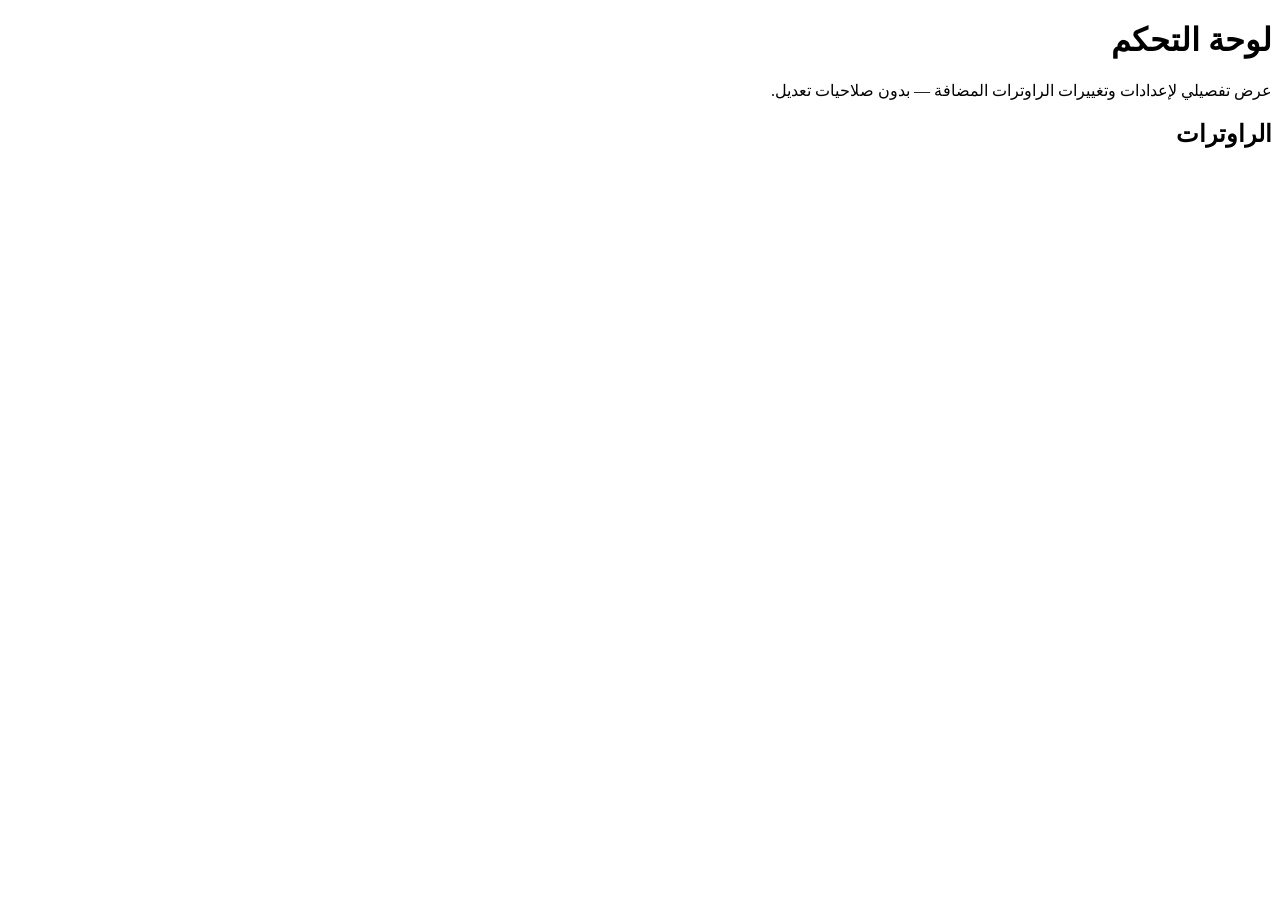
==== commit e7e8444a: "public: dashboard replaces admin panel" ====
--- a/index.html
+++ b/index.html
@@ -3,326 +3,35 @@
 <head>
 <meta charset="utf-8">
 <meta name="viewport" content="width=device-width, initial-scale=1">
-<title>لوحة التحكم السحابية</title>
-<link rel="stylesheet" href="https://cdnjs.cloudflare.com/ajax/libs/font-awesome/6.4.0/css/all.min.css">
-<link href="https://fonts.googleapis.com/css2?family=Cairo:wght@400;600;700;800&display=swap" rel="stylesheet">
-<link rel="stylesheet" href="css/app.css">
+<title>لوحة التحكم</title>
+<link rel="stylesheet" href="css/dashboard.css">
 </head>
 <body>
-<div class="stars" id="stars"></div>
-
-<header>
-  <div class="brand">
-    <div class="logo-icon"><i class="fas fa-network-wired"></i></div>
-    <div>
-      <h1>لوحة التحكم السحابية</h1>
-      <span class="sub">إدارة عدة رواتر وشبكات من أي متصفح — البيانات في GitHub والراواتر تسحبها تلقائياً</span>
-    </div>
+<header class="top">
+  <div class="wrap">
+    <h1>لوحة التحكم</h1>
+    <p class="dim">عرض تفصيلي لإعدادات وتغييرات الراوترات المضافة — بدون صلاحيات تعديل.</p>
   </div>
-  <nav id="tabs">
-    <button class="tab active" data-tab="routers">الرواتر</button>
-    <button class="tab" data-tab="editor">المحرر</button>
-    <button class="tab" data-tab="portal">البوابة</button>
-    <button class="tab" data-tab="history">السجل</button>
-    <button class="tab" data-tab="settings">الإعدادات</button>
-    <button id="btnLogout" class="tab logout"><i class="fas fa-sign-out-alt"></i> خروج</button>
-  </nav>
 </header>
-
-<main>
-  <section id="tab-routers" class="page active">
-    <div class="toolbar">
-      <button id="btnAddRouter" class="primary">إضافة راوتر</button>
-      <button id="btnReloadRouters" class="ghost">تحديث من المستودع</button>
-      <button id="btnPullScript" class="ghost">تنزيل أمر السحب</button>
-      <span id="repoBadge" class="badge"></span>
-    </div>
-    <div id="routerList" class="cards"></div>
-    <div class="hint">
-      كل راوتر يسحب ملفاته من المستودع كل دقيقة عبر مهمة مجدولة داخل الراوتر نفسه
-      (<code>/tool fetch</code>) — لا يحتاج استقبال اتصالات ولا فتح منافذ.
-      نزّل أمر المهمة بزر «تنزيل أمر السحب» وأضفه في terminal الراوتر مرة واحدة.
-    </div>
+<main class="wrap">
+  <div id="errorBox" class="alert" hidden></div>
+  <section id="listView">
+    <h2 class="sect">الراوترات</h2>
+    <div id="routers" class="grid"></div>
   </section>
-
-  <section id="tab-editor" class="page">
-    <div class="toolbar">
-      <label>الراوتر:
-        <select id="editorRouter"></select>
-      </label>
-      <label>الملف:
-        <select id="editorFile"></select>
-      </label>
-      <button id="btnReloadFile" class="ghost">تحديث</button>
-      <button id="btnSaveFile" class="primary" disabled>حفظ في المستودع</button>
-      <a id="rawLink" class="ghost link" target="_blank" rel="noopener">معاينة خام</a>
-      <a id="liveLink" class="ghost link" target="_blank" rel="noopener">البوابة على الراوتر</a>
-    </div>
-    <div id="editorMeta" class="meta"></div>
-    <textarea id="editorText" spellcheck="false" placeholder="محتوى الملف…"></textarea>
-    <div id="editorValid" class="valid"></div>
-  </section>
-
-  <section id="tab-portal" class="page">
-    <div class="toolbar">
-      <label>الراوتر:
-        <select id="portalRouter"></select>
-      </label>
-      <button id="btnPortalReload" class="ghost">تحديث الكل</button>
-      <a id="btnPortalScript" class="ghost link" href="#">أمر السحب</a>
-      <span id="portalBadge" class="badge">—</span>
-    </div>
-    <nav class="subtabs" id="portalSubtabs">
-      <button class="subtab active" data-sub="settings">الإعدادات</button>
-      <button class="subtab" data-sub="speeds">السرعات</button>
-      <button class="subtab" data-sub="profiles">الأسعار</button>
-      <button class="subtab" data-sub="points">نقاط البيع</button>
-      <button class="subtab" data-sub="text">النص المتحرك</button>
-      <button class="subtab" data-sub="colors">الألوان</button>
-      <button class="subtab" data-sub="images">الصور</button>
-      <button class="subtab" data-sub="slots">المواضع والزينة</button>
-      <button class="subtab" data-sub="netdata">بيانات الشبكة</button>
-      <button class="subtab" data-sub="link">مفاتيح الارتباط</button>
-      <button class="subtab" data-sub="raw">JSON خام</button>
-      <button class="subtab" data-sub="status">الحالة</button>
-    </nav>
-
-    <div class="subpage active" id="p-settings">
-      <div class="toolbar">
-        <button class="primary" data-psave="settings">حفظ الإعدادات</button>
-        <span class="dim">تُحفظ في المستودع والراوتر يسحبها خلال دقيقة</span>
-      </div>
-      <div id="settingsGroups"></div>
-    </div>
-
-    <div class="subpage" id="p-speeds">
-      <div class="toolbar">
-        <button class="primary" data-psave="speeds">حفظ السرعات</button>
-        <button class="ghost" id="addSpeedRow">+ إضافة سرعة</button>
-      </div>
-      <div class="table-wrap">
-        <table class="table" id="speedsTable">
-          <thead><tr><th>الرفع</th><th>التنزيل</th><th>الاسم</th><th>افتراضية</th><th></th></tr></thead>
-          <tbody></tbody>
-        </table>
-      </div>
-      <div class="field">
-        <label>السرعة الافتراضية المدمجة (تظهر أولاً للمستخدم)</label>
-        <select id="defaultSpeed"></select>
-      </div>
-    </div>
-
-    <div class="subpage" id="p-profiles">
-      <div class="toolbar">
-        <button class="primary" data-psave="profiles">حفظ الأسعار</button>
-        <button class="ghost" id="addProfileRow">+ إضافة باقة</button>
-      </div>
-      <div class="table-wrap">
-        <table class="table" id="profilesTable">
-          <thead><tr><th>الفئة (السعر)</th><th>الوقت</th><th>الرصيد</th><th>الصلاحية</th><th></th></tr></thead>
-          <tbody></tbody>
-        </table>
-      </div>
-    </div>
-
-    <div class="subpage" id="p-points">
-      <div class="toolbar">
-        <button class="primary" data-psave="points">حفظ نقاط البيع</button>
-        <button class="ghost" id="addPointRow">+ إضافة نقطة</button>
-      </div>
-      <div class="table-wrap">
-        <table class="table" id="pointsTable">
-          <thead><tr><th>اسم نقطة البيع</th><th></th></tr></thead>
-          <tbody></tbody>
-        </table>
-      </div>
-    </div>
-
-    <div class="subpage" id="p-text">
-      <div class="toolbar">
-        <button class="primary" data-psave="text">حفظ النص</button>
-      </div>
-      <textarea id="scrollText" rows="5" placeholder="نص الشريط المتحرك في أعلى الصفحة"></textarea>
-    </div>
-
-    <div class="subpage" id="p-colors">
-      <div class="toolbar">
-        <button class="primary" data-psave="colors">حفظ الألوان</button>
-        <button class="ghost" id="addColorRow">+ إضافة لون</button>
-        <button class="ghost" id="saveColorsDefault">حفظ الحالي كافتراضي</button>
-        <button class="ghost" id="restoreColors">استعادة الافتراضية</button>
-      </div>
-      <div class="table-wrap">
-        <table class="table" id="colorsTable">
-          <thead><tr><th>الفئة (class)</th><th>القيمة (لون أو تدرج)</th><th>معاينة / اختر لوناً</th><th></th></tr></thead>
-          <tbody></tbody>
-        </table>
-      </div>
-      <p class="hint">مثال: btn_color = #173672 أو تدرج linear-gradient(...) — التدرج bd_color يبقى افتراضياً ولا يتغيّر</p>
-    </div>
-
-    <div class="subpage" id="p-images">
-      <div class="toolbar">
-        <label class="primary btn-label" for="imageInput">رفع صور (سلايدر)</label>
-        <input type="file" id="imageInput" accept="image/*" multiple hidden>
-        <span class="dim">تُرفع إلى المستودع وتُسحب للراوتر في المهمة اليومية</span>
-      </div>
-      <div id="imagesList" class="images-grid"></div>
-    </div>
-
-    <div class="subpage" id="p-slots">
-      <div class="toolbar">
-        <input type="text" id="styleNameInput" placeholder="اسم الـ style الجديد">
-        <select id="styleTheme" title="نوع الزينة">
-          <option value="none">بدون زينة</option>
-          <option value="ramadan">زينة رمضان</option>
-          <option value="mawled">زينة المولد</option>
-          <option value="eid">زينة العيد</option>
-        </select>
-        <button class="primary" id="saveStyleBtn">حفظ الـ style وتفعيله</button>
-      </div>
-      <div id="slotRows"></div>
-      <h3 class="subhead">الـ styles المحفوظة</h3>
-      <div id="stylesList"></div>
-      <p class="hint">يعمل style واحد فقط في نفس الوقت — تفعيل واحد يوقف البقية تلقائياً</p>
-    </div>
-
-    <div class="subpage" id="p-netdata">
-      <div class="toolbar">
-        <button class="primary" id="saveNetBtn">حفظ بيانات الشبكة</button>
-        <span class="dim">تُكتب داخل config/config.js مع الحفاظ على بقية الإعدادات والتعليقات</span>
-      </div>
-      <div class="form">
-        <label>اسم الشبكة (network-name)<input type="text" id="net_network-name"></label>
-        <label>عنوان الشبكة (network-title)<input type="text" id="net_network-title"></label>
-        <label>اسم الشبكة بالإنجليزية (net-name-en)<input type="text" id="net_net-name-en"></label>
-        <label>المقدمة/الاختصار (n-n)<input type="text" id="net_n-n"></label>
-        <label>رقم الخدمة (service-number)<input type="text" id="net_service-number"></label>
-        <label>شريط الخبر/الترحيب (news-line)<input type="text" id="net_news-line"></label>
-      </div>
-      <div id="netResult" class="hint"></div>
-    </div>
-
-    <div class="subpage" id="p-link">
-      <div class="toolbar">
-        <button class="primary" id="saveLinkBtn">حفظ link.js</button>
-        <button class="ghost" id="addLinkKey">+ إضافة مفتاح</button>
-        <button class="ghost" id="linkApplyAllBtn">تطبيق على كل الرواتر</button>
-        <span class="dim">يُحفظ في ملف منفصل link.js — الراوتر يسحبه خلال دقيقة</span>
-      </div>
-      <div class="form">
-        <label>صلة لوحة التحكم (panelUrl) — يفتحها زر «لوحة التحكم» في البوابة<input type="text" id="linkPanelUrl" placeholder="http://..."></label>
-      </div>
-      <div class="table-wrap">
-        <table class="table" id="linkKeysTable">
-          <thead><tr><th>المفتاح</th><th>القيمة</th><th></th></tr></thead>
-          <tbody></tbody>
-        </table>
-      </div>
-      <div class="toolbar"><span class="dim">معاينة link.js المُولَّد:</span></div>
-      <textarea id="linkPreview" rows="8" spellcheck="false" readonly></textarea>
-      <div id="linkResult" class="hint"></div>
-    </div>
-
-    <div class="subpage" id="p-raw">
-      <div class="toolbar">
-        <select id="rawFileSelect"></select>
-        <button class="primary" data-psave="raw">حفظ الملف</button>
-        <a class="ghost link" id="rawDownload" href="#">تنزيل خام</a>
-      </div>
-      <textarea id="rawEditor" rows="22" spellcheck="false"></textarea>
-      <div id="rawError" class="valid err"></div>
-    </div>
-
-    <div class="subpage" id="p-status">
-      <div class="grid2">
-        <div class="card">
-          <h3>الراوتر والسحب</h3>
-          <div class="files" id="statusRouterInfo"></div>
-          <div class="actions">
-            <button id="btnStatusPullScript">تنزيل أمر السحب</button>
-            <button id="btnStatusIsolation" class="ghost">فحص العزل</button>
-          </div>
-          <div class="hint">الراوتر يسحب ملفات البيانات كل دقيقة والمهمة اليومية تجلب الصور — لا يحتاج اللوحة أن تتصل به من الخارج.</div>
-        </div>
-        <div class="card">
-          <h3>ملفات البيانات</h3>
-          <table class="table" id="filesTable">
-            <thead><tr><th>الملف</th><th>الحجم</th><th>sha</th></tr></thead>
-            <tbody></tbody>
-          </table>
-          <div id="portalLastCommit" class="dim"></div>
-        </div>
-      </div>
-      <div class="card" style="margin-top:14px">
-        <h3>حالة العزل (ملفات البوابة في المستودع)</h3>
-        <ul id="isolationList" class="checklist"></ul>
-      </div>
-    </div>
-  </section>
-
-  <section id="tab-history" class="page">
-    <div class="toolbar">
-      <label>الراوتر:
-        <select id="historyRouter"></select>
-      </label>
-      <label>الملف:
-        <select id="historyFile"></select>
-      </label>
-      <button id="btnLoadHistory" class="primary">عرض السجل</button>
-    </div>
-    <div id="historyList" class="list"></div>
-  </section>
-
-  <section id="tab-settings" class="page">
-    <div class="form">
-      <label>مالك المستودع (GitHub username)
-        <input id="cfgOwner" placeholder="moh559">
-      </label>
-      <label>اسم المستودع
-        <input id="cfgRepo" placeholder="mikrotik-panel">
-      </label>
-      <label>الفرع
-        <input id="cfgBranch" placeholder="main">
-      </label>
-      <label>رمز الوصول (Personal Access Token)
-        <input id="cfgToken" type="password" autocomplete="off" placeholder="ghp_… أو github_pat_…">
-      </label>
-      <div class="row">
-        <button id="btnSaveCfg" class="primary">حفظ الإعدادات</button>
-        <button id="btnTestCfg" class="ghost">اختبار الاتصال</button>
-        <button id="btnInitRepo" class="ghost">تهيئة المستودع وتفعيل Pages</button>
-        <span id="cfgStatus" class="badge"></span>
-      </div>
-      <div class="hint">
-        الرمز يُحفظ في متصفحك فقط ولا يُرسل إلا إلى GitHub.
-        أنشئ رمزاً: Settings ← Developer settings ← Personal access tokens ← <b>Tokens (classic)</b> ← صلاحية ☑ <code>repo</code>
-        (الكلاسيكي مطلوب لزر التهيئة لأن الرموز الدقيقة لا تنشئ مستودعات).
-        زر التهيئة ينشئ المستودع العام وملف السجل ويفعّل Pages تلقائياً.
-        بدون رمز يمكنك القراءة فقط (60 طلباً في الساعة)، ومع الرمز 5000.
-      </div>
-    </div>
+  <section id="detailView" hidden>
+    <button id="backBtn" class="btn ghost" type="button">رجوع للقائمة</button>
+    <div id="detailHead"></div>
+    <div id="dataGrid" class="grid"></div>
+    <section class="sect-box">
+      <h2 class="sect">آخر التغييرات</h2>
+      <ul id="changes" class="changes"><li class="dim">…</li></ul>
+    </section>
   </section>
 </main>
-
-<div id="toast" hidden></div>
-<script>
-(function () {
-  var i;
-  var sc = document.getElementById("stars");
-  for (i = 0; i < 50; i++) {
-    var st = document.createElement("div");
-    st.className = "star";
-    st.style.left = Math.random() * 100 + "%";
-    st.style.top = Math.random() * 100 + "%";
-    st.style.animationDelay = Math.random() * 3 + "s";
-    st.style.animationDuration = (2 + Math.random() * 3) + "s";
-    sc.appendChild(st);
-  }
-})();
-</script>
-<script src="config.local.js"></script>
-<script src="js/github.js"></script>
-<script src="js/app.js"></script>
+<footer class="foot wrap">
+  <span id="footInfo" class="dim"></span>
+</footer>
+<script src="js/dashboard.js"></script>
 </body>
 </html>
